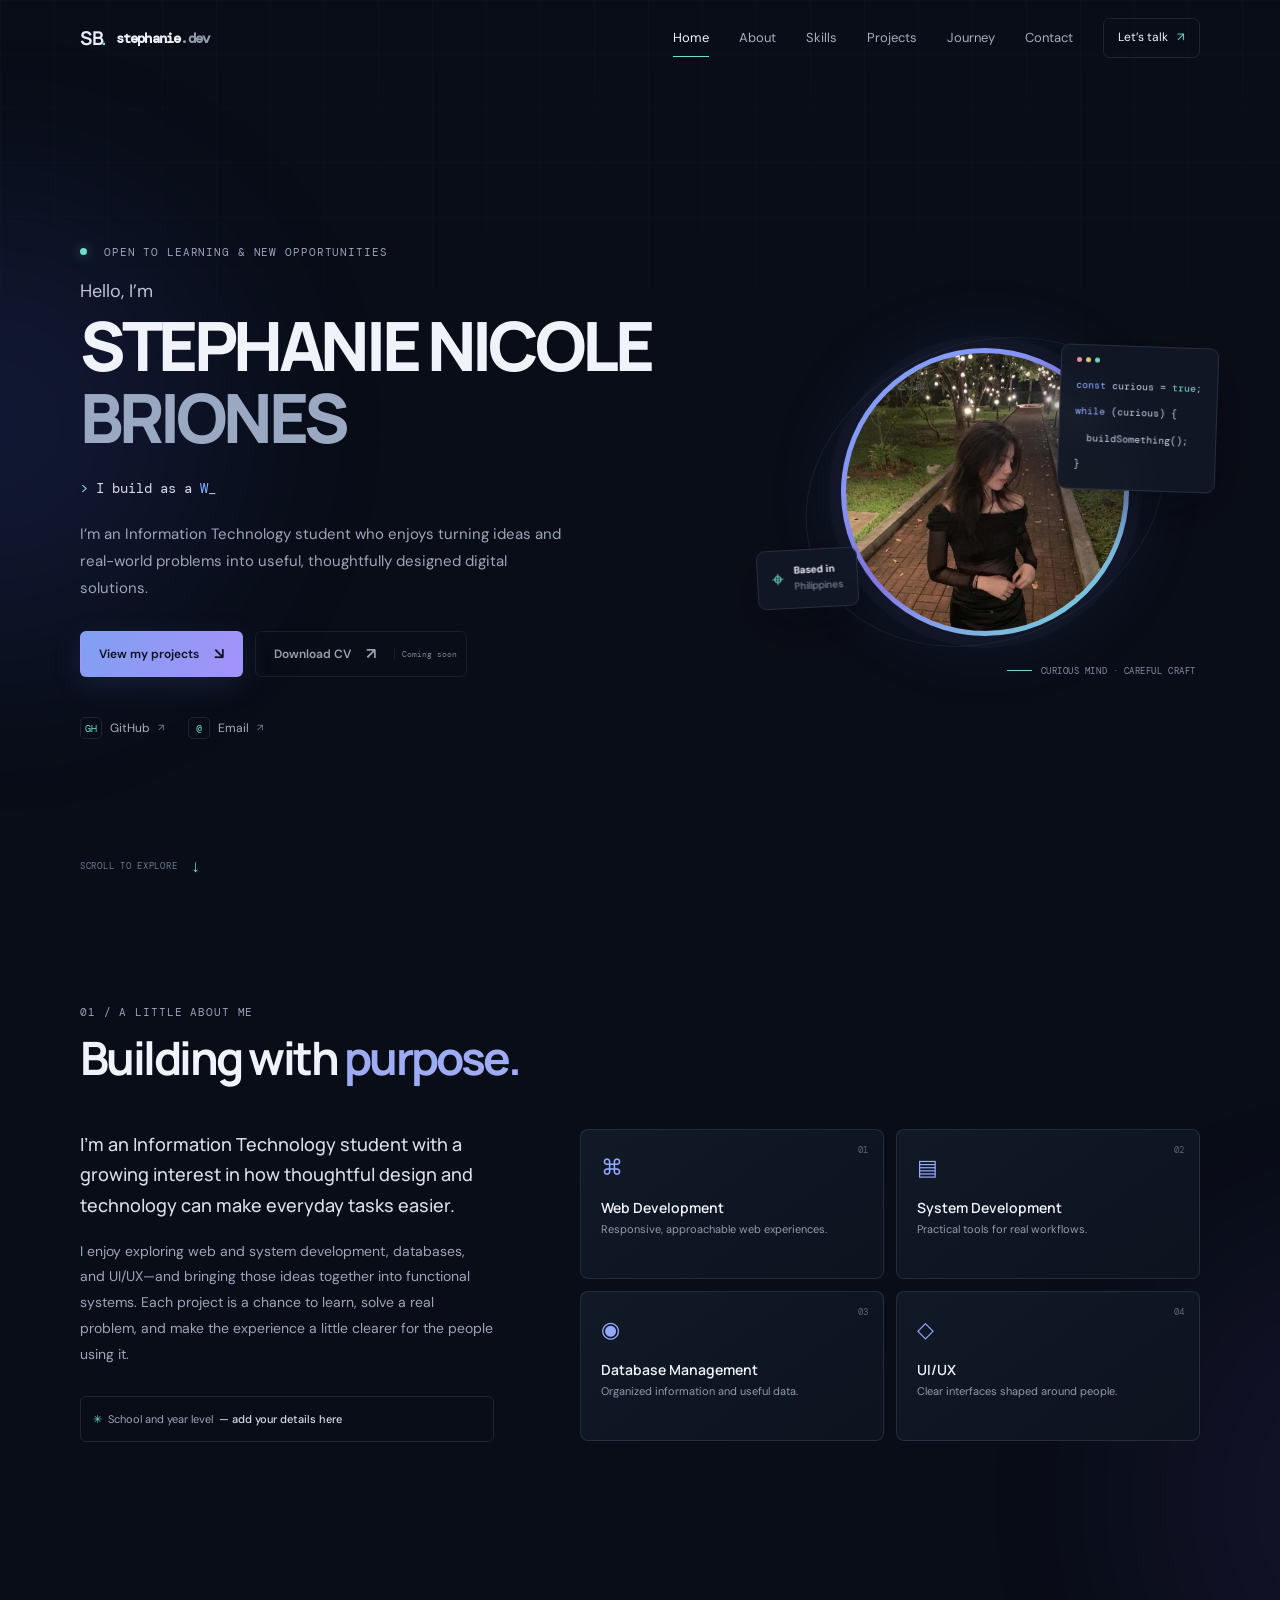
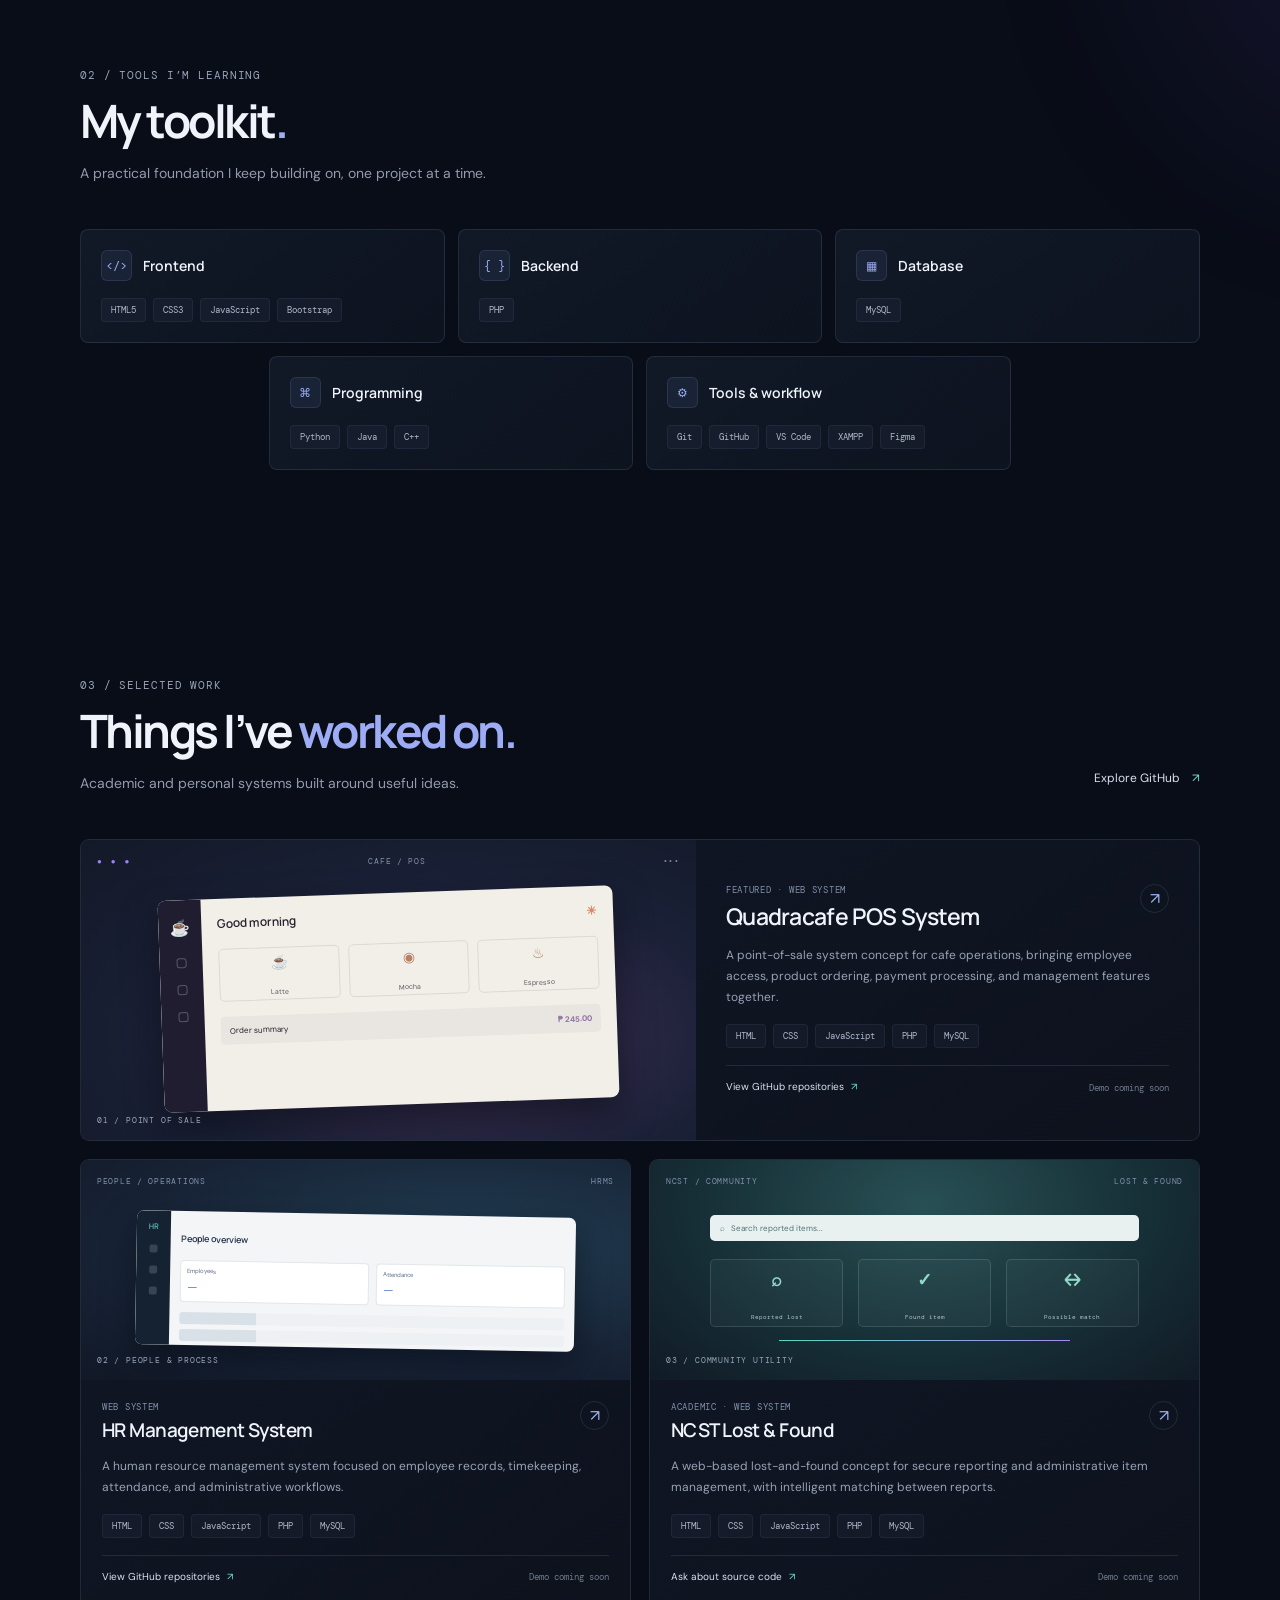
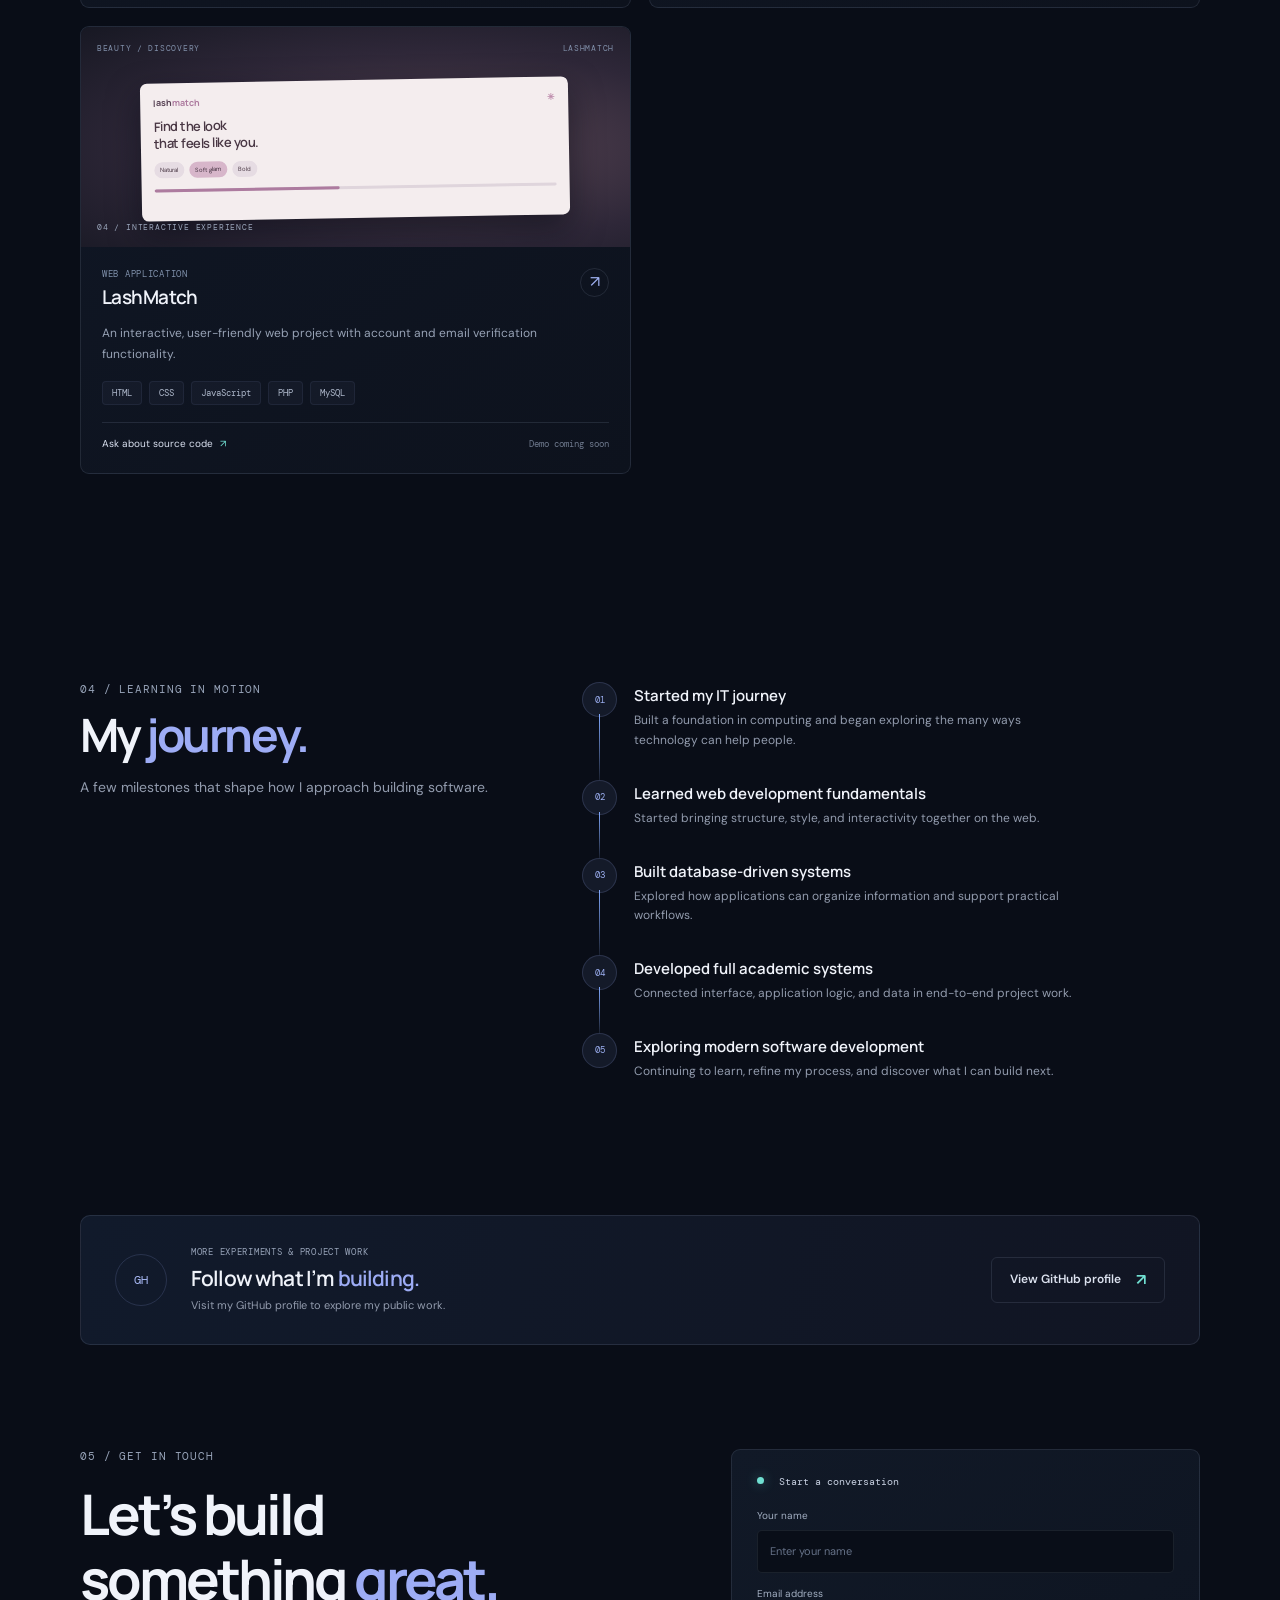
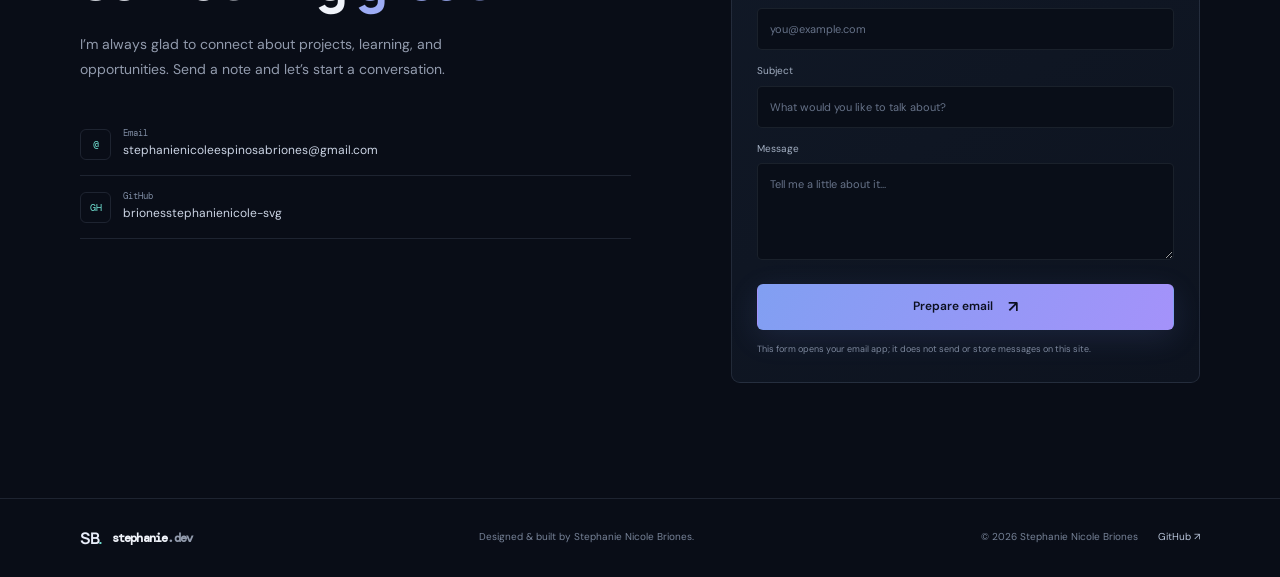
==== index.html @ c3daea44 "Add personal portfolio" ====
<!doctype html>
<html lang="en">
<head>
  <meta charset="utf-8">
  <meta name="viewport" content="width=device-width, initial-scale=1">
  <meta name="theme-color" content="#090d17">
  <meta name="description" content="Stephanie Nicole Briones is an Information Technology student interested in web development, system development, and thoughtful digital experiences.">
  <meta property="og:type" content="website">
  <meta property="og:title" content="Stephanie Nicole Briones | IT Student & Web Developer">
  <meta property="og:description" content="Thoughtful digital solutions, built with curiosity and care.">
  <meta property="og:image" content="assets/images/profile-placeholder.svg">
  <title>Stephanie Nicole Briones | IT Student &amp; Web Developer</title>
  <link rel="icon" type="image/svg+xml" href="assets/icons/favicon.svg">
  <link rel="stylesheet" href="css/style.css">
  <script src="js/script.js" defer></script>
</head>
<body>
  <a class="skip-link" href="#main">Skip to content</a>
  <div class="ambient ambient-one" aria-hidden="true"></div><div class="ambient ambient-two" aria-hidden="true"></div>
  <header class="site-header" id="top">
    <nav class="nav wrap" aria-label="Main navigation">
      <a class="brand" href="#home" aria-label="Stephanie Briones, home"><span class="brand-mark">SB<span>.</span></span><span class="brand-name">stephanie<span>.dev</span></span></a>
      <button class="menu-toggle" type="button" aria-expanded="false" aria-controls="nav-links" aria-label="Open navigation"><span></span><span></span></button>
      <div class="nav-links" id="nav-links">
        <a href="#home">Home</a><a href="#about">About</a><a href="#skills">Skills</a><a href="#projects">Projects</a><a href="#journey">Journey</a><a href="#contact">Contact</a>
        <a class="nav-cta" href="#contact">Let’s talk <span aria-hidden="true">↗</span></a>
      </div>
    </nav>
  </header>
  <main id="main">
    <section class="hero section wrap" id="home" aria-labelledby="hero-title">
      <div class="hero-copy">
        <p class="eyebrow"><span class="status-dot"></span> Open to learning &amp; new opportunities</p>
        <p class="hello">Hello, I’m</p>
        <h1 id="hero-title">Stephanie Nicole<br><span>Briones</span></h1>
        <p class="role-line"><span class="prompt">&gt;</span> I build as a <span id="typed-role" aria-live="polite">Web Developer</span><span class="cursor" aria-hidden="true">_</span></p>
        <p class="hero-intro">I’m an Information Technology student who enjoys turning ideas and real-world problems into useful, thoughtfully designed digital solutions.</p>
        <div class="hero-actions"><a class="button button-primary" href="#projects">View my projects <span aria-hidden="true">↘</span></a><span class="button button-quiet cv-disabled" aria-disabled="true" title="Add your CV PDF to enable this link">Download CV <span aria-hidden="true">↗</span><small>Coming soon</small></span></div>
        <div class="social-row" aria-label="Social links">
          <a href="https://github.com/brionesstephanienicole-svg" target="_blank" rel="noopener noreferrer" aria-label="GitHub (opens in new tab)"><span class="social-icon" aria-hidden="true">GH</span> GitHub <span class="external" aria-hidden="true">↗</span></a>
          <a href="mailto:stephanienicoleespinosabriones@gmail.com" aria-label="Email Stephanie Nicole Briones"><span class="social-icon" aria-hidden="true">@</span> Email <span class="external" aria-hidden="true">↗</span></a>
        </div>
      </div>
      <div class="hero-visual" aria-label="Illustrated profile placeholder">
        <div class="orbit orbit-a"></div><div class="orbit orbit-b"></div>
        <div class="photo-frame"><img src="assets/images/stephanie-profile.jpg" alt="Stephanie Nicole Briones outdoors in a softly lit garden at night."></div>
        <div class="float-card code-card"><span class="code-dots"><i></i><i></i><i></i></span><code><b>const</b> curious = <em>true</em>;<br><b>while</b> (curious) {<br>&nbsp; buildSomething();<br>}</code></div>
        <div class="float-card location-card"><span class="location-pin">⌖</span><span><b>Based in</b><small>Philippines</small></span></div>
        <div class="visual-caption"><span class="caption-line"></span><span>curious mind · careful craft</span></div>
      </div>
      <a class="scroll-cue" href="#about"><span>Scroll to explore</span><span class="scroll-arrow" aria-hidden="true">↓</span></a>
    </section>
    <section class="section wrap" id="about" aria-labelledby="about-title">
      <div class="section-heading reveal"><p class="eyebrow">01 / A little about me</p><h2 id="about-title">Building with <span>purpose.</span></h2></div>
      <div class="about-grid">
        <div class="about-copy reveal"><p class="lead">I’m an Information Technology student with a growing interest in how thoughtful design and technology can make everyday tasks easier.</p><p>I enjoy exploring web and system development, databases, and UI/UX—and bringing those ideas together into functional systems. Each project is a chance to learn, solve a real problem, and make the experience a little clearer for the people using it.</p><p class="placeholder-note"><span aria-hidden="true">✳</span> School and year level <b>— add your details here</b></p></div>
        <div class="interest-grid reveal">
          <article class="interest-card"><span class="interest-icon">⌘</span><h3>Web Development</h3><p>Responsive, approachable web experiences.</p><span class="card-index">01</span></article>
          <article class="interest-card"><span class="interest-icon">▤</span><h3>System Development</h3><p>Practical tools for real workflows.</p><span class="card-index">02</span></article>
          <article class="interest-card"><span class="interest-icon">◉</span><h3>Database Management</h3><p>Organized information and useful data.</p><span class="card-index">03</span></article>
          <article class="interest-card"><span class="interest-icon">◇</span><h3>UI/UX</h3><p>Clear interfaces shaped around people.</p><span class="card-index">04</span></article>
        </div>
      </div>
    </section>
    <section class="section wrap" id="skills" aria-labelledby="skills-title">
      <div class="section-heading reveal"><p class="eyebrow">02 / Tools I’m learning</p><h2 id="skills-title">My toolkit<span class="heading-period">.</span></h2><p class="section-subtitle">A practical foundation I keep building on, one project at a time.</p></div>
      <div class="skills-grid reveal">
        <article class="skill-card"><div class="skill-head"><span class="skill-icon">&lt;/&gt;</span><h3>Frontend</h3></div><div class="tags"><span>HTML5</span><span>CSS3</span><span>JavaScript</span><span>Bootstrap</span></div></article>
        <article class="skill-card"><div class="skill-head"><span class="skill-icon">{ }</span><h3>Backend</h3></div><div class="tags"><span>PHP</span></div></article>
        <article class="skill-card"><div class="skill-head"><span class="skill-icon">▦</span><h3>Database</h3></div><div class="tags"><span>MySQL</span></div></article>
        <article class="skill-card"><div class="skill-head"><span class="skill-icon">⌘</span><h3>Programming</h3></div><div class="tags"><span>Python</span><span>Java</span><span>C++</span></div></article>
        <article class="skill-card"><div class="skill-head"><span class="skill-icon">⚙</span><h3>Tools &amp; workflow</h3></div><div class="tags"><span>Git</span><span>GitHub</span><span>VS Code</span><span>XAMPP</span><span>Figma</span></div></article>
      </div>
    </section>
    <section class="section wrap" id="projects" aria-labelledby="projects-title">
      <div class="projects-heading reveal"><div class="section-heading"><p class="eyebrow">03 / Selected work</p><h2 id="projects-title">Things I’ve <span>worked on.</span></h2><p class="section-subtitle">Academic and personal systems built around useful ideas.</p></div><a class="text-link desktop-link" href="https://github.com/brionesstephanienicole-svg" target="_blank" rel="noopener noreferrer">Explore GitHub <span>↗</span></a></div>
      <div class="project-grid">
        <article class="project-card featured reveal"><div class="project-art art-cafe"><div class="art-top"><span class="window-dots">● ● ●</span><span>CAFE / POS</span><span>•••</span></div><div class="mock-pos"><div class="mock-sidebar"><b>☕</b><i></i><i></i><i></i></div><div class="mock-content"><div class="mock-title">Good morning<span>☀</span></div><div class="mock-products"><i>☕<small>Latte</small></i><i>◉<small>Mocha</small></i><i>♨<small>Espresso</small></i></div><div class="mock-order"><span>Order summary</span><b>₱ 245.00</b></div></div></div><span class="art-label">01 / point of sale</span></div><div class="project-info"><div class="project-title-row"><div><p class="project-type">Featured · Web system</p><h3>Quadracafe POS System</h3></div><span class="project-arrow">↗</span></div><p>A point-of-sale system concept for cafe operations, bringing employee access, product ordering, payment processing, and management features together.</p><div class="tags project-tags"><span>HTML</span><span>CSS</span><span>JavaScript</span><span>PHP</span><span>MySQL</span></div><div class="project-links"><a class="source-link" href="https://github.com/brionesstephanienicole-svg?tab=repositories" target="_blank" rel="noopener noreferrer">View GitHub repositories <span>↗</span></a><span class="demo-disabled" aria-disabled="true">Demo coming soon</span></div></div></article>
        <article class="project-card reveal"><div class="project-art art-hr"><div class="art-top"><span>PEOPLE / OPERATIONS</span><span>HRMS</span></div><div class="hr-ui"><div class="hr-side"><b>HR</b><i></i><i></i><i></i></div><div class="hr-main"><span class="hr-greet">People overview</span><div class="hr-stats"><i><b>Employees</b><strong>—</strong></i><i><b>Attendance</b><strong>—</strong></i></div><div class="hr-lines"><i></i><i></i><i></i></div></div></div><span class="art-label">02 / people &amp; process</span></div><div class="project-info"><div class="project-title-row"><div><p class="project-type">Web system</p><h3>HR Management System</h3></div><span class="project-arrow">↗</span></div><p>A human resource management system focused on employee records, timekeeping, attendance, and administrative workflows.</p><div class="tags project-tags"><span>HTML</span><span>CSS</span><span>JavaScript</span><span>PHP</span><span>MySQL</span></div><div class="project-links"><a class="source-link" href="https://github.com/brionesstephanienicole-svg?tab=repositories" target="_blank" rel="noopener noreferrer">View GitHub repositories <span>↗</span></a><span class="demo-disabled" aria-disabled="true">Demo coming soon</span></div></div></article>
        <article class="project-card reveal"><div class="project-art art-lost"><div class="art-top"><span>NCST / COMMUNITY</span><span>LOST &amp; FOUND</span></div><div class="lost-ui"><div class="lost-search">⌕ &nbsp; Search reported items...</div><div class="lost-items"><i><b>⌕</b><small>Reported lost</small></i><i><b>✓</b><small>Found item</small></i><i><b>↔</b><small>Possible match</small></i></div><div class="match-line"></div></div><span class="art-label">03 / community utility</span></div><div class="project-info"><div class="project-title-row"><div><p class="project-type">Academic · Web system</p><h3>NCST Lost &amp; Found</h3></div><span class="project-arrow">↗</span></div><p>A web-based lost-and-found concept for secure reporting and administrative item management, with intelligent matching between reports.</p><div class="tags project-tags"><span>HTML</span><span>CSS</span><span>JavaScript</span><span>PHP</span><span>MySQL</span></div><div class="project-links"><a class="source-link" href="mailto:stephanienicoleespinosabriones@gmail.com?subject=NCST%20Lost%20%26%20Found%20source%20code">Ask about source code <span>↗</span></a><span class="demo-disabled" aria-disabled="true">Demo coming soon</span></div></div></article>
        <article class="project-card reveal"><div class="project-art art-lash"><div class="art-top"><span>BEAUTY / DISCOVERY</span><span>LASHMATCH</span></div><div class="lash-ui"><div class="lash-brand">lash<span>match</span><b>✳</b></div><div class="lash-question">Find the look<br>that feels like you.</div><div class="lash-options"><i>Natural</i><i>Soft glam</i><i>Bold</i></div><div class="lash-progress"><i></i></div></div><span class="art-label">04 / interactive experience</span></div><div class="project-info"><div class="project-title-row"><div><p class="project-type">Web application</p><h3>LashMatch</h3></div><span class="project-arrow">↗</span></div><p>An interactive, user-friendly web project with account and email verification functionality.</p><div class="tags project-tags"><span>HTML</span><span>CSS</span><span>JavaScript</span><span>PHP</span><span>MySQL</span></div><div class="project-links"><a class="source-link" href="mailto:stephanienicoleespinosabriones@gmail.com?subject=LashMatch%20source%20code">Ask about source code <span>↗</span></a><span class="demo-disabled" aria-disabled="true">Demo coming soon</span></div></div></article>
      </div>
      <div class="mobile-github"><a class="text-link" href="https://github.com/brionesstephanienicole-svg" target="_blank" rel="noopener noreferrer">Explore GitHub <span>↗</span></a></div>
    </section>
    <section class="section wrap" id="journey" aria-labelledby="journey-title">
      <div class="journey-layout"><div class="section-heading reveal"><p class="eyebrow">04 / Learning in motion</p><h2 id="journey-title">My <span>journey.</span></h2><p class="section-subtitle">A few milestones that shape how I approach building software.</p></div>
        <ol class="timeline reveal"><li><span class="timeline-mark">01</span><div><h3>Started my IT journey</h3><p>Built a foundation in computing and began exploring the many ways technology can help people.</p></div></li><li><span class="timeline-mark">02</span><div><h3>Learned web development fundamentals</h3><p>Started bringing structure, style, and interactivity together on the web.</p></div></li><li><span class="timeline-mark">03</span><div><h3>Built database-driven systems</h3><p>Explored how applications can organize information and support practical workflows.</p></div></li><li><span class="timeline-mark">04</span><div><h3>Developed full academic systems</h3><p>Connected interface, application logic, and data in end-to-end project work.</p></div></li><li><span class="timeline-mark">05</span><div><h3>Exploring modern software development</h3><p>Continuing to learn, refine my process, and discover what I can build next.</p></div></li></ol>
      </div>
    </section>
    <section class="github-band wrap reveal" aria-label="GitHub profile"><div class="github-mark" aria-hidden="true">GH</div><div><p class="eyebrow">More experiments &amp; project work</p><h2>Follow what I’m <span>building.</span></h2><p>Visit my GitHub profile to explore my public work.</p></div><a class="button button-outline" href="https://github.com/brionesstephanienicole-svg" target="_blank" rel="noopener noreferrer">View GitHub profile <span>↗</span></a></section>
    <section class="section wrap contact-section" id="contact" aria-labelledby="contact-title">
      <div class="contact-grid"><div class="contact-copy reveal"><p class="eyebrow">05 / Get in touch</p><h2 id="contact-title">Let’s build<br>something <span>great.</span></h2><p>I’m always glad to connect about projects, learning, and opportunities. Send a note and let’s start a conversation.</p><div class="contact-methods"><div><span class="contact-method-icon">@</span><span><small>Email</small><a href="mailto:stephanienicoleespinosabriones@gmail.com">stephanienicoleespinosabriones@gmail.com</a></span></div><div><span class="contact-method-icon">GH</span><span><small>GitHub</small><a href="https://github.com/brionesstephanienicole-svg" target="_blank" rel="noopener noreferrer">brionesstephanienicole-svg</a></span></div></div></div>
        <form class="contact-form reveal" id="contact-form"><p class="form-eyebrow"><span class="status-dot"></span> Start a conversation</p><label for="name">Your name</label><input id="name" name="name" autocomplete="name" placeholder="Enter your name" required><label for="email">Email address</label><input id="email" name="email" type="email" autocomplete="email" placeholder="you@example.com" required><label for="subject">Subject</label><input id="subject" name="subject" placeholder="What would you like to talk about?" required><label for="message">Message</label><textarea id="message" name="message" rows="4" placeholder="Tell me a little about it..." required></textarea><button class="button button-primary submit-button" type="submit">Prepare email <span>↗</span></button><p class="form-status" id="form-status" role="status" aria-live="polite">This form opens your email app; it does not send or store messages on this site.</p></form>
      </div>
    </section>
  </main>
  <footer class="footer"><div class="wrap footer-inner"><a class="brand" href="#home"><span class="brand-mark">SB<span>.</span></span><span class="brand-name">stephanie<span>.dev</span></span></a><p>Designed &amp; built by Stephanie Nicole Briones.</p><div><span>© <span id="year"></span> Stephanie Nicole Briones</span><a href="https://github.com/brionesstephanienicole-svg" target="_blank" rel="noopener noreferrer" aria-label="GitHub profile (opens in new tab)">GitHub ↗</a></div></div></footer>
</body>
</html>
---- css/style.css ----
@import url('https://fonts.googleapis.com/css2?family=DM+Mono:wght@400;500&family=DM+Sans:wght@400;500;600;700&family=Manrope:wght@400;500;600;700;800&display=swap');
:root{--bg:#090d17;--surface:#0f1522;--surface-2:#131b2a;--text:#f0f3fa;--muted:#929bad;--primary:#82aaff;--secondary:#a58bfa;--cyan:#70dfd1;--border:rgba(175,193,224,.13);--mono:'DM Mono',monospace;--sans:'DM Sans',sans-serif;--display:'Manrope',sans-serif;--wrap:1120px}*{box-sizing:border-box}html{scroll-behavior:smooth;scroll-padding-top:88px}body{margin:0;background:var(--bg);color:var(--text);font:16px/1.65 var(--sans);overflow-x:hidden;isolation:isolate}body::before{position:fixed;inset:0;z-index:-2;content:"";pointer-events:none;background-image:linear-gradient(rgba(144,168,214,.028) 1px,transparent 1px),linear-gradient(90deg,rgba(144,168,214,.028) 1px,transparent 1px);background-size:54px 54px;mask-image:linear-gradient(to bottom,black,transparent 85%)}a{color:inherit;text-decoration:none}button,input,textarea{font:inherit}button,a{-webkit-tap-highlight-color:transparent}::selection{background:#6489d055;color:#fff}.wrap{width:min(calc(100% - 64px),var(--wrap));margin-inline:auto}.section{position:relative;padding-block:104px}.ambient{position:absolute;z-index:-1;border-radius:50%;filter:blur(100px);opacity:.13;pointer-events:none}.ambient-one{width:450px;height:450px;top:200px;left:-230px;background:#4d64ee}.ambient-two{width:400px;height:500px;top:1250px;right:-280px;background:#5c43b0}.skip-link{position:fixed;z-index:100;top:8px;left:8px;padding:10px 16px;background:var(--text);color:var(--bg);transform:translateY(-150%)}.skip-link:focus{transform:translateY(0)}:focus-visible{outline:2px solid var(--cyan);outline-offset:4px}.site-header{position:sticky;top:0;z-index:20;border-bottom:1px solid transparent;transition:background .25s,border-color .25s,backdrop-filter .25s}.site-header.scrolled{background:rgba(9,13,23,.82);border-color:var(--border);backdrop-filter:blur(18px)}.nav{height:76px;display:flex;align-items:center;justify-content:space-between}.brand{display:flex;align-items:center;gap:10px}.brand-mark{font:700 19px var(--display);letter-spacing:-1.5px;color:#e8edfa}.brand-mark span{color:var(--cyan)}.brand-name{font:600 14px var(--mono);letter-spacing:-.8px}.brand-name span{color:var(--muted)}.nav-links{display:flex;align-items:center;gap:30px}.nav-links>a:not(.nav-cta){color:#a5afc0;font-size:13px;transition:color .2s}.nav-links>a:not(.nav-cta):hover,.nav-links>a.active{color:var(--text)}.nav-links>a.active{position:relative}.nav-links>a.active::after{content:"";position:absolute;left:0;bottom:-8px;width:100%;height:1px;background:var(--cyan)}.nav-cta{padding:9px 14px;border:1px solid var(--border);border-radius:7px;font-size:12px}.nav-cta span{margin-left:6px;color:var(--cyan)}.menu-toggle{display:none}.hero{min-height:calc(100svh - 76px);padding-top:86px;padding-bottom:80px;display:grid;grid-template-columns:1.12fr .88fr;align-items:center;gap:40px}.hero-copy{position:relative;z-index:1}.eyebrow{margin:0 0 18px;font:11px var(--mono);letter-spacing:.08em;text-transform:uppercase;color:#97a3b8}.status-dot{display:inline-block;width:7px;height:7px;border-radius:50%;margin-right:9px;background:var(--cyan);box-shadow:0 0 12px #70dfd177;vertical-align:1px}.hello{color:#bdc5d5;font-size:18px;margin:0 0 3px}.hero h1{font:800 clamp(40px,6vw,68px)/1.06 var(--display);letter-spacing:-.065em;text-transform:uppercase;margin:0}.hero h1 span{color:#9aa8c2}.role-line{font:14px var(--mono);color:#d5dbeb;margin:26px 0 18px;min-height:24px}.prompt{color:var(--cyan)}#typed-role{color:var(--primary)}.cursor{color:var(--cyan);animation:blink 1s step-end infinite}@keyframes blink{50%{opacity:0}}.hero-intro{max-width:490px;margin:0;color:#9ba6ba;font-size:15px;line-height:1.8}.hero-actions{display:flex;gap:12px;margin-top:29px}.button{display:inline-flex;align-items:center;justify-content:center;gap:15px;min-height:46px;padding:0 18px;border:1px solid transparent;border-radius:6px;font-size:12px;font-weight:600;transition:transform .2s,border-color .2s,background .2s,box-shadow .2s}.button:hover{transform:translateY(-2px)}.button-primary{background:linear-gradient(115deg,#819ff2,#a492fa);color:#0c1020;box-shadow:0 8px 30px #788ef122}.button-primary:hover{box-shadow:0 10px 32px #788ef144}.button-quiet{border-color:var(--border);color:#d5dbea}.button-quiet:hover,.button-outline:hover{border-color:#9baff266;background:#a8bbff0c}.button span{font-size:16px}.social-row{display:flex;align-items:center;gap:24px;margin-top:40px}.social-row a{display:flex;align-items:center;gap:8px;color:#a6b0c1;font-size:12px}.social-row a:hover{color:var(--text)}.social-icon{display:grid;place-items:center;width:22px;height:22px;border:1px solid var(--border);border-radius:5px;font:10px var(--mono);color:var(--cyan)}.external{font-size:10px;color:#748097}.hero-visual{position:relative;width:min(100%,430px);justify-self:end;aspect-ratio:1;display:grid;place-items:center}.photo-frame{position:relative;width:67%;aspect-ratio:1;z-index:1;padding:5px;border-radius:50%;background:linear-gradient(145deg,#81a8ff,#8c80ed 55%,#6fe2d3);box-shadow:0 0 80px #6175df22,0 0 0 12px #b0c1ff08;animation:float 7s ease-in-out infinite}.photo-frame img{display:block;width:100%;height:100%;border-radius:50%;object-fit:cover;background:#101828}.orbit{position:absolute;border:1px solid #9dafdb1c;border-radius:50%}.orbit-a{inset:7%;transform:rotate(-24deg) scaleY(.8)}.orbit-b{inset:16%;transform:rotate(40deg) scaleY(.8);border-style:dashed;opacity:.5}.float-card{position:absolute;z-index:2;background:#101725eF;border:1px solid #b0c4ed22;box-shadow:0 18px 55px #02040b66;backdrop-filter:blur(14px);border-radius:9px}.code-card{top:16%;right:-4%;padding:12px 15px;color:#c5cee0;transform:rotate(2deg)}.code-dots{display:flex;gap:4px;margin-bottom:8px}.code-dots i{width:5px;height:5px;border-radius:50%;background:#ef8d92}.code-dots i:nth-child(2){background:#eac679}.code-dots i:nth-child(3){background:#79d6b8}.code-card code{font:10px/1.8 var(--mono)}.code-card code b{color:#91aaff;font-weight:400}.code-card code em{color:#74d8cd;font-style:normal}.location-card{bottom:23%;left:-3%;display:flex;align-items:center;gap:10px;padding:11px 14px;transform:rotate(-3deg)}.location-pin{font-size:21px;color:var(--cyan)}.location-card b,.location-card small{display:block;font-size:10px}.location-card b{color:#eff1f8}.location-card small{color:#8994a9}.visual-caption{position:absolute;bottom:7%;right:1%;display:flex;align-items:center;gap:9px;color:#828da4;font:9px var(--mono);letter-spacing:.06em;text-transform:uppercase}.caption-line{width:25px;height:1px;background:var(--cyan)}.scroll-cue{position:absolute;left:0;bottom:24px;display:flex;gap:13px;align-items:center;color:#6e7a90;font:9px var(--mono);letter-spacing:.08em;text-transform:uppercase}.scroll-arrow{color:var(--cyan);font-size:17px;animation:nudge 1.7s ease-in-out infinite}@keyframes nudge{50%{transform:translateY(4px)}}@keyframes float{50%{transform:translateY(-8px)}}.section-heading{margin-bottom:44px}.section-heading .eyebrow{margin-bottom:12px}.section-heading h2,.contact-copy h2{margin:0;font:700 clamp(32px,4vw,46px)/1.17 var(--display);letter-spacing:-.055em}.section-heading h2>span,.contact-copy h2>span,.github-band h2 span{color:#9dacf5}.heading-period{color:var(--cyan)}.section-subtitle{margin:14px 0 0;color:var(--muted);font-size:14px}.about-grid{display:grid;grid-template-columns:.8fr 1.2fr;gap:86px;align-items:start}.about-copy p{color:#9ba6ba;font-size:14px;line-height:1.85;margin:0 0 18px}.about-copy p.lead{font:500 18px/1.7 var(--display);color:#d9deea}.placeholder-note{display:flex;flex-wrap:wrap;gap:6px;align-items:center;margin-top:28px!important;padding:12px;border:1px solid var(--border);border-radius:6px;font-size:11px!important}.placeholder-note>span{color:var(--cyan)}.placeholder-note b{color:#d6dced;font-weight:500}.interest-grid{display:grid;grid-template-columns:1fr 1fr;gap:12px}.interest-card{min-height:150px;position:relative;padding:20px;background:linear-gradient(145deg,#111927,#0d131f);border:1px solid var(--border);border-radius:8px;transition:transform .25s,border-color .25s}.interest-card:hover,.skill-card:hover{transform:translateY(-4px);border-color:#a8bbff3d}.interest-icon{color:#93aaff;font-size:22px}.interest-card h3{font:600 14px var(--display);margin:12px 0 3px}.interest-card p{font-size:11px;color:var(--muted);margin:0}.card-index{position:absolute;right:15px;top:14px;color:#596479;font:9px var(--mono)}.skills-grid{display:grid;grid-template-columns:repeat(6,1fr);gap:13px}.skill-card{grid-column:span 2;padding:20px;background:linear-gradient(145deg,#111927,#0d131f);border:1px solid var(--border);border-radius:8px;transition:transform .25s,border-color .25s}.skill-card:nth-child(4){grid-column:2/span 2}.skill-card:nth-child(5){grid-column:4/span 2}.skill-head{display:flex;align-items:center;gap:11px;margin-bottom:17px}.skill-icon{width:31px;height:31px;display:grid;place-items:center;color:#9cacf5;background:#8d9ff314;border:1px solid #98aaf322;border-radius:6px;font:12px var(--mono)}.skill-head h3{font:600 14px var(--display);margin:0}.tags{display:flex;flex-wrap:wrap;gap:7px}.tags span{padding:5px 9px;background:#a5b7ec0a;border:1px solid #a5b7ec14;border-radius:4px;color:#aeb8cb;font:9px var(--mono)}.projects-heading{display:flex;align-items:end;justify-content:space-between}.text-link{font-size:12px;color:#d9e0ef}.text-link span{color:var(--cyan);margin-left:9px}.desktop-link{margin-bottom:50px}.project-grid{display:grid;grid-template-columns:1fr 1fr;gap:18px}.project-card{overflow:hidden;border:1px solid var(--border);background:linear-gradient(145deg,#101725,#0d121d);border-radius:9px;transition:transform .25s,border-color .25s,box-shadow .25s}.project-card:hover{transform:translateY(-5px);border-color:#9cb0ed46;box-shadow:0 18px 45px #02040a55}.project-card.featured{grid-column:1/-1;display:grid;grid-template-columns:1.1fr .9fr}.project-art{height:220px;position:relative;overflow:hidden;padding:16px;background:#151c2c}.featured .project-art{height:auto;min-height:300px}.art-top{position:relative;z-index:2;display:flex;align-items:center;justify-content:space-between;color:#8190aa;font:8px var(--mono);letter-spacing:.09em}.window-dots{color:#9d83ee;letter-spacing:2px}.art-label{position:absolute;bottom:15px;left:16px;color:#9aa5ba;font:8px var(--mono);letter-spacing:.1em;text-transform:uppercase}.art-cafe{background:radial-gradient(ellipse at 60% 65%,#44335b,#1a2036 55%,#131927)}.mock-pos{position:absolute;inset:53px 13% 35px;display:flex;overflow:hidden;background:#f2efe9;border-radius:8px;box-shadow:0 16px 35px #07091088;transform:rotate(-2deg)}.mock-sidebar{width:43px;flex:none;background:#211d31;display:flex;flex-direction:column;align-items:center;gap:17px;padding-top:15px}.mock-sidebar b{color:#f3bd87}.mock-sidebar i{width:10px;height:10px;border:1px solid #b2a5bc66;border-radius:3px}.mock-content{flex:1;padding:16px;color:#272331}.mock-title{display:flex;justify-content:space-between;font:600 12px var(--display)}.mock-title span{color:#d38d65}.mock-products{display:flex;gap:9px;margin-top:17px}.mock-products i{flex:1;display:grid;place-items:center;gap:6px;min-height:53px;border:1px solid #ded8d5;border-radius:5px;color:#b88166;font-size:14px;font-style:normal}.mock-products small{font:7px var(--sans);color:#5d5965}.mock-order{display:flex;justify-content:space-between;align-items:center;margin-top:15px;padding:9px;background:#e9e5e1;border-radius:4px;font:8px var(--sans)}.mock-order b{color:#9071a5}.art-hr{background:radial-gradient(ellipse at 70% 40%,#223f53,#182437 60%,#111827)}.hr-ui{position:absolute;inset:54px 10% 32px;display:flex;background:#f3f5f7;border-radius:7px;overflow:hidden;box-shadow:0 14px 32px #060a1388;transform:rotate(1deg)}.hr-side{width:34px;background:#142231;display:flex;flex-direction:column;align-items:center;gap:13px;padding-top:11px}.hr-side b{font:8px var(--mono);color:#71d5ce}.hr-side i{width:8px;height:8px;border-radius:2px;background:#c2ccd333}.hr-main{padding:13px 10px;flex:1}.hr-greet{color:#243247;font:600 9px var(--display)}.hr-stats{display:flex;gap:7px;margin:10px 0}.hr-stats i{background:#fff;border:1px solid #e2e7ea;border-radius:4px;flex:1;padding:6px;font-style:normal}.hr-stats b,.hr-stats strong{display:block;font:6px var(--sans);color:#647188}.hr-stats strong{font-size:12px;color:#5f84c5;margin-top:4px}.hr-lines i{display:block;height:12px;border-radius:3px;background:linear-gradient(90deg,#d9e1e8 20%,#eef1f4 20%);margin:5px 0}.art-lost{background:radial-gradient(ellipse at 50% 20%,#285054,#162e36 60%,#111a25)}.lost-ui{position:absolute;inset:55px 11% 34px}.lost-search{padding:8px 10px;border-radius:5px;background:#e8f1ef;color:#557175;font:8px var(--sans)}.lost-items{display:flex;justify-content:space-between;gap:7px;margin-top:18px}.lost-items i{display:grid;place-items:center;gap:7px;width:31%;height:68px;border:1px solid #e4f2e322;background:#dcebe909;border-radius:5px;font-style:normal;color:#92d9c8}.lost-items b{font-size:18px}.lost-items small{font:6px var(--mono);color:#b1c5c7}.match-line{width:68%;height:1px;margin:13px auto;background:linear-gradient(90deg,#55d8bd,#a78bf2)}.art-lash{background:radial-gradient(ellipse at 65% 55%,#594654,#2e2738 57%,#171823)}.lash-ui{position:absolute;inset:53px 11% 29px;padding:13px;background:#f4edee;border-radius:7px;color:#493744;box-shadow:0 14px 32px #060a1388;transform:rotate(-1deg)}.lash-brand{font:700 9px var(--display);color:#574254}.lash-brand span{color:#ad7b9f}.lash-brand b{float:right;color:#bf8fae}.lash-question{margin-top:9px;font:600 13px/1.3 var(--display);letter-spacing:-.04em}.lash-options{display:flex;gap:5px;margin-top:10px}.lash-options i{padding:4px 6px;background:#e6dce3;border-radius:10px;font:6px var(--sans);font-style:normal}.lash-options i:nth-child(2){background:#d7b6ca;color:#443241}.lash-progress{height:3px;margin-top:11px;background:#dfd5dc;border-radius:3px}.lash-progress i{display:block;width:46%;height:100%;background:#ad7b9f;border-radius:3px}.project-info{padding:21px}.featured .project-info{padding:28px 30px;display:flex;flex-direction:column;justify-content:center}.project-title-row{display:flex;justify-content:space-between;gap:12px}.project-type{margin:0 0 4px;color:#7f90aa;font:9px var(--mono);letter-spacing:.08em;text-transform:uppercase}.project-title-row h3{margin:0;font:600 19px var(--display);letter-spacing:-.03em}.featured .project-title-row h3{font-size:23px}.project-arrow{width:29px;height:29px;display:grid;place-items:center;border:1px solid var(--border);border-radius:50%;color:#a0b2f3}.project-info>p{margin:13px 0 16px;color:#97a2b5;font-size:12px;line-height:1.75}.project-tags{margin-bottom:17px}.project-links{display:flex;align-items:center;justify-content:space-between;padding-top:13px;border-top:1px solid var(--border)}.source-link{font-size:10px;color:#dae1f0}.source-link span{color:var(--cyan);margin-left:4px}.demo-disabled{color:#6e798d;font:9px var(--mono)}.mobile-github{display:none}.journey-layout{display:grid;grid-template-columns:.8fr 1.2fr;gap:90px}.journey-layout .section-heading{position:sticky;top:120px;align-self:start}.timeline{list-style:none;margin:0;padding:0}.timeline li{position:relative;display:grid;grid-template-columns:37px 1fr;gap:15px;padding:0 0 29px}.timeline li:not(:last-child)::after{content:"";position:absolute;left:17px;top:32px;bottom:0;width:1px;background:linear-gradient(var(--primary),#8ea3d322)}.timeline-mark{display:grid;place-items:center;width:35px;height:35px;border:1px solid #9fb2f52b;border-radius:50%;background:#141a29;color:#9caff1;font:9px var(--mono)}.timeline h3{font:600 15px var(--display);margin:3px 0 5px}.timeline p{font-size:12px;color:var(--muted);margin:0;max-width:440px}.github-band{display:flex;align-items:center;gap:24px;padding:30px 34px;background:linear-gradient(105deg,#111a2b,#111523);border:1px solid var(--border);border-radius:10px}.github-mark{width:52px;height:52px;display:grid;place-items:center;border:1px solid #9db2f52a;border-radius:50%;color:#a8b9f4;font:12px var(--mono);flex:none}.github-band>div:nth-child(2){flex:1}.github-band .eyebrow{margin:0 0 6px;font-size:9px}.github-band h2{font:600 21px var(--display);letter-spacing:-.04em;margin:0}.github-band p:not(.eyebrow){color:var(--muted);font-size:11px;margin:4px 0 0}.button-outline{border-color:var(--border);color:#dce2ef;white-space:nowrap}.button-outline span{color:var(--cyan)}.contact-section{padding-bottom:115px}.contact-grid{display:grid;grid-template-columns:1fr .85fr;gap:100px;align-items:start}.contact-copy h2{font-size:clamp(40px,5vw,56px)}.contact-copy>p:not(.eyebrow){max-width:425px;color:var(--muted);font-size:14px;line-height:1.8;margin:20px 0 31px}.contact-methods>div{display:flex;align-items:center;gap:12px;padding:14px 0;border-bottom:1px solid var(--border)}.contact-method-icon{width:31px;height:31px;display:grid;place-items:center;border:1px solid var(--border);border-radius:6px;color:var(--cyan);font:10px var(--mono)}.contact-methods>div>span:nth-child(2){flex:1}.contact-methods small,.contact-methods a{display:block}.contact-methods small{font:9px var(--mono);color:#7f8ca3;margin-bottom:2px}.contact-methods a{font-size:12px;color:#cbd4e4}.contact-methods a:hover{color:var(--cyan)}.placeholder-chip{padding:3px 6px;border:1px solid #d6b17d2c;border-radius:3px;color:#d7b77f;font:8px var(--mono)}.contact-form{padding:25px;background:linear-gradient(145deg,#111927,#0d131f);border:1px solid var(--border);border-radius:9px}.form-eyebrow{margin:0 0 20px;color:#c7d0e1;font:10px var(--mono)}.contact-form label{display:block;margin:13px 0 6px;color:#a2aec1;font-size:10px}.contact-form input,.contact-form textarea{width:100%;padding:11px 12px;color:var(--text);background:#090e18;border:1px solid #aab8d21b;border-radius:5px;font-size:11px;outline:none;transition:border-color .2s,box-shadow .2s}.contact-form input:focus,.contact-form textarea:focus{border-color:#8ea5ee77;box-shadow:0 0 0 3px #8ea5ee13}.contact-form input::placeholder,.contact-form textarea::placeholder{color:#667288}.contact-form textarea{resize:vertical;min-height:96px}.submit-button{width:100%;margin-top:16px;cursor:pointer}.form-status{margin:12px 0 0;color:#7c879c;font-size:9px;line-height:1.6}.footer{border-top:1px solid var(--border)}.footer-inner{min-height:78px;display:flex;align-items:center;justify-content:space-between;gap:18px}.footer .brand-mark{font-size:16px}.footer .brand-name{font-size:12px}.footer p,.footer-inner>div{margin:0;color:#778398;font-size:10px}.footer-inner>div{display:flex;gap:20px}.footer-inner>div a{color:#b8c4d9}.reveal{opacity:0;transform:translateY(16px);transition:opacity .65s ease,transform .65s ease}.reveal.is-visible{opacity:1;transform:translateY(0)}
@media(min-width:1500px){.wrap{--wrap:1160px}}@media(max-width:900px){.wrap{width:min(calc(100% - 48px),var(--wrap))}.nav-links{gap:19px}.hero{gap:20px}.hero-visual{width:min(100%,370px)}.about-grid,.journey-layout{gap:42px}.contact-grid{gap:50px}.project-card.featured{grid-template-columns:1fr 1fr}.featured .project-info{padding:23px}.code-card{right:-2%}}@media(max-width:700px){html{scroll-padding-top:70px}.wrap{width:min(calc(100% - 40px),var(--wrap))}.section{padding-block:76px}.nav{height:66px}.menu-toggle{width:40px;height:40px;display:flex;flex-direction:column;align-items:center;justify-content:center;gap:6px;background:transparent;border:1px solid var(--border);border-radius:6px;color:var(--text);cursor:pointer}.menu-toggle span{height:1px;width:16px;background:#dce3f0;transition:transform .2s}.menu-toggle[aria-expanded=true] span:first-child{transform:translateY(3.5px) rotate(45deg)}.menu-toggle[aria-expanded=true] span:last-child{transform:translateY(-3.5px) rotate(-45deg)}.nav-links{position:absolute;top:65px;left:0;right:0;display:flex;flex-direction:column;align-items:stretch;gap:0;padding:8px 20px 18px;background:rgba(9,13,23,.97);border-bottom:1px solid var(--border);opacity:0;visibility:hidden;transform:translateY(-8px);transition:opacity .2s,transform .2s,visibility .2s;backdrop-filter:blur(18px)}.nav-links.open{opacity:1;visibility:visible;transform:translateY(0)}.nav-links>a:not(.nav-cta){padding:12px 2px;border-bottom:1px solid #aab8d20d;font-size:13px}.nav-links>a.active::after{display:none}.nav-cta{margin-top:12px;text-align:center}.hero{min-height:auto;padding-top:65px;padding-bottom:72px;grid-template-columns:1fr;gap:16px}.hero-copy{order:1}.hero h1{font-size:clamp(42px,10vw,62px)}.hello{font-size:16px}.role-line{font-size:12px;margin-top:20px}.hero-intro{font-size:14px;max-width:540px}.hero-visual{order:0;width:min(72vw,310px);justify-self:center;margin:0 auto 14px}.photo-frame{width:65%}.code-card{right:-6%;top:14%;padding:9px 11px}.code-card code{font-size:8px}.location-card{left:-5%;bottom:19%;padding:8px 11px}.visual-caption{font-size:7px;bottom:5%}.hero-copy .eyebrow{font-size:9px}.social-row{margin-top:29px;gap:17px}.social-row a{font-size:10px;gap:5px}.scroll-cue{display:none}.section-heading{margin-bottom:31px}.section-heading h2{font-size:34px}.about-grid,.journey-layout,.contact-grid{grid-template-columns:1fr;gap:36px}.about-copy p.lead{font-size:17px}.interest-grid{gap:10px}.interest-card{min-height:136px;padding:16px}.interest-card h3{font-size:12px}.interest-card p{font-size:10px}.skills-grid{grid-template-columns:1fr 1fr;gap:10px}.skill-card,.skill-card:nth-child(4),.skill-card:nth-child(5){grid-column:auto;padding:15px}.skill-card:last-child{grid-column:1/-1}.skill-head{gap:8px;margin-bottom:12px}.skill-head h3{font-size:12px}.skill-icon{width:28px;height:28px;font-size:10px}.tags{gap:5px}.tags span{padding:4px 7px;font-size:8px}.projects-heading{align-items:start}.desktop-link{display:none}.project-grid{grid-template-columns:1fr;gap:13px}.project-card.featured{grid-column:auto;display:block}.featured .project-art{height:215px;min-height:unset}.featured .project-info{padding:20px}.featured .project-title-row h3{font-size:20px}.project-art{height:205px}.project-info{padding:18px}.project-title-row h3{font-size:17px}.project-info>p{font-size:11px}.project-tags span{font-size:8px}.mobile-github{display:block;margin-top:22px}.journey-layout .section-heading{position:static}.timeline li{gap:12px}.timeline h3{font-size:13px}.timeline p{font-size:11px}.github-band{flex-wrap:wrap;gap:15px;padding:23px}.github-mark{width:42px;height:42px}.github-band>div:nth-child(2){min-width:calc(100% - 65px)}.github-band h2{font-size:19px}.github-band .button{width:100%}.contact-grid{gap:35px}.contact-copy h2{font-size:43px}.contact-form{padding:20px}.footer-inner{padding-block:18px;flex-wrap:wrap;justify-content:space-between}.footer-inner>p{order:3;width:100%}}@media(max-width:390px){.wrap{width:calc(100% - 32px)}.hero{padding-top:49px}.hero h1{font-size:39px}.hero-actions{gap:8px}.button{padding:0 12px;font-size:11px;gap:9px}.social-row{gap:10px}.social-row a{font-size:9px}.social-icon{width:20px;height:20px;font-size:9px}.interest-grid{grid-template-columns:1fr 1fr}.interest-card{padding:13px}.project-art{height:185px}.featured .project-art{height:195px}.project-links{gap:7px}.demo-disabled{font-size:8px}.contact-methods a{font-size:10px}.placeholder-chip{font-size:7px}}@media(prefers-reduced-motion:reduce){*,*::before,*::after{scroll-behavior:auto!important;animation-duration:.01ms!important;animation-iteration-count:1!important;transition-duration:.01ms!important}.reveal{opacity:1;transform:none}.scroll-arrow{animation:none}}

.cv-disabled{position:relative;cursor:not-allowed;opacity:.72;padding-right:90px!important}.cv-disabled small{position:absolute;right:9px;padding-left:7px;border-left:1px solid var(--border);font:8px var(--mono);color:#aab4c7}
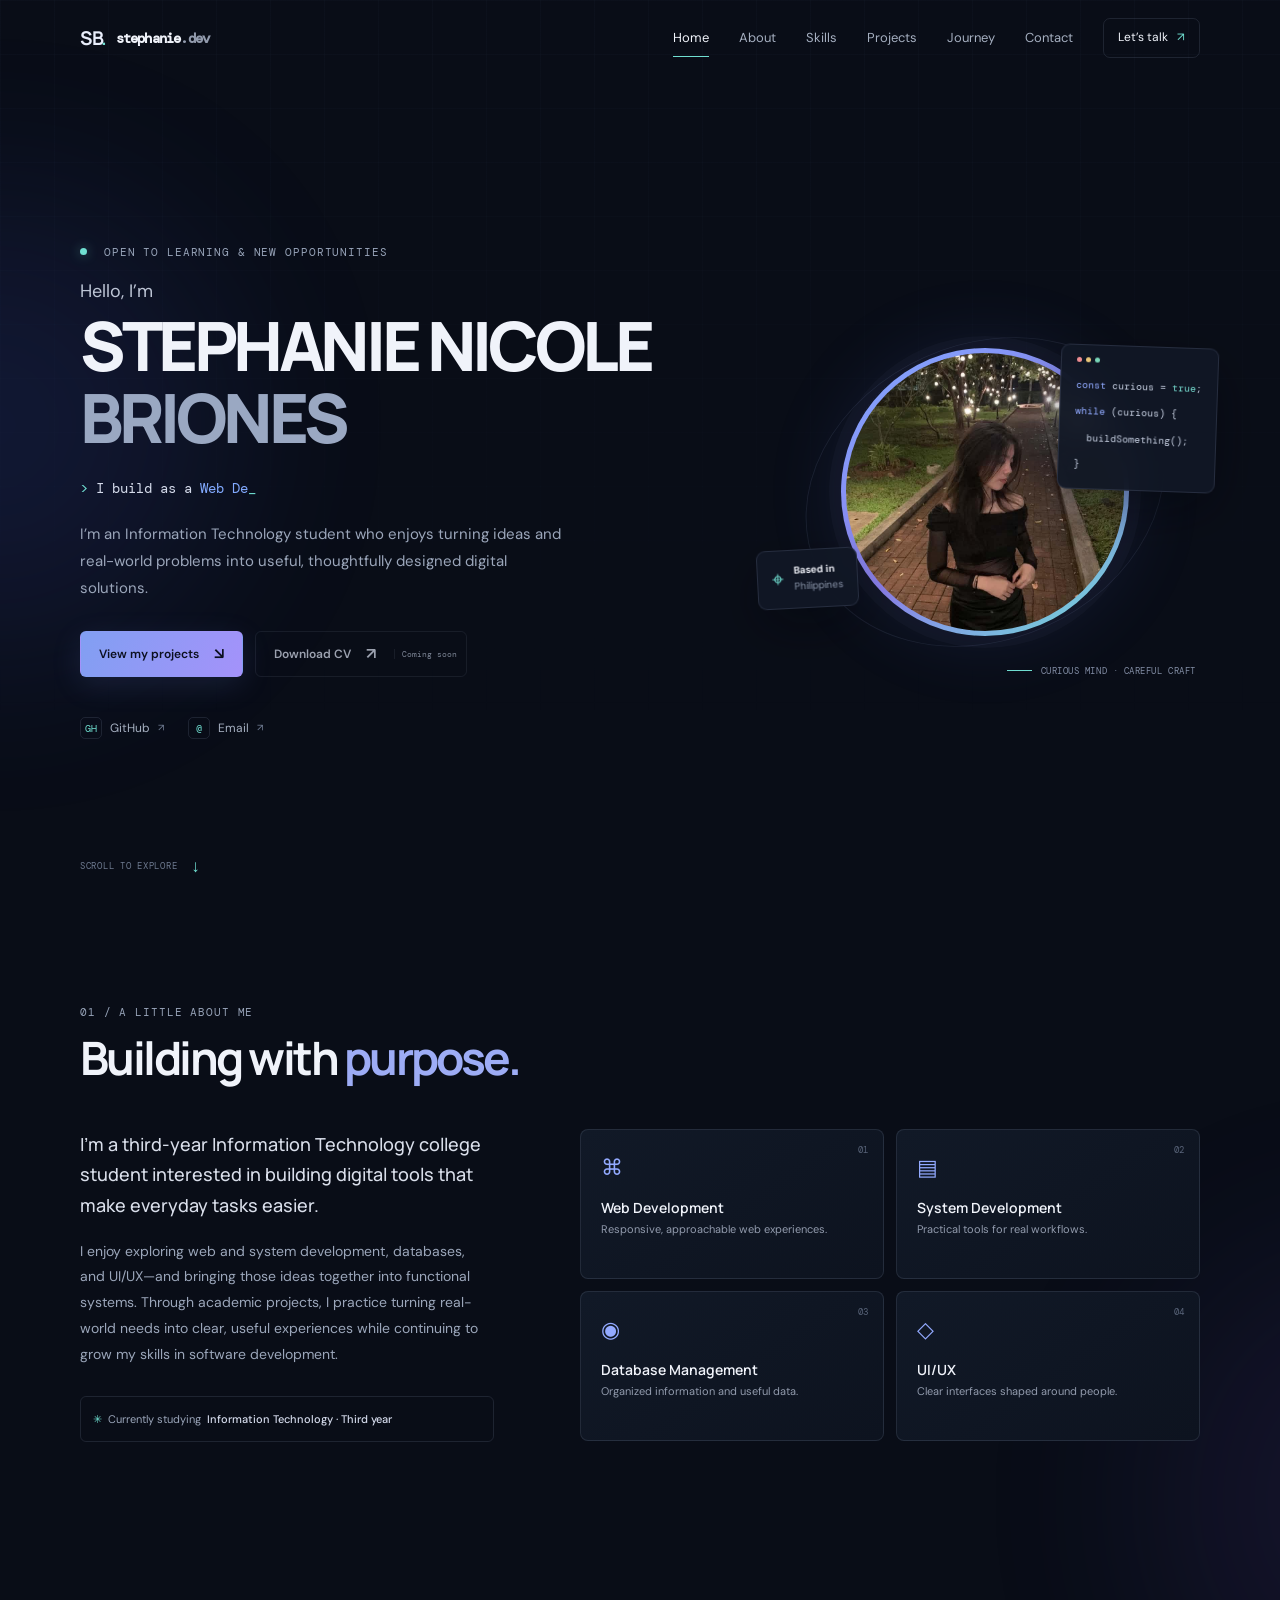
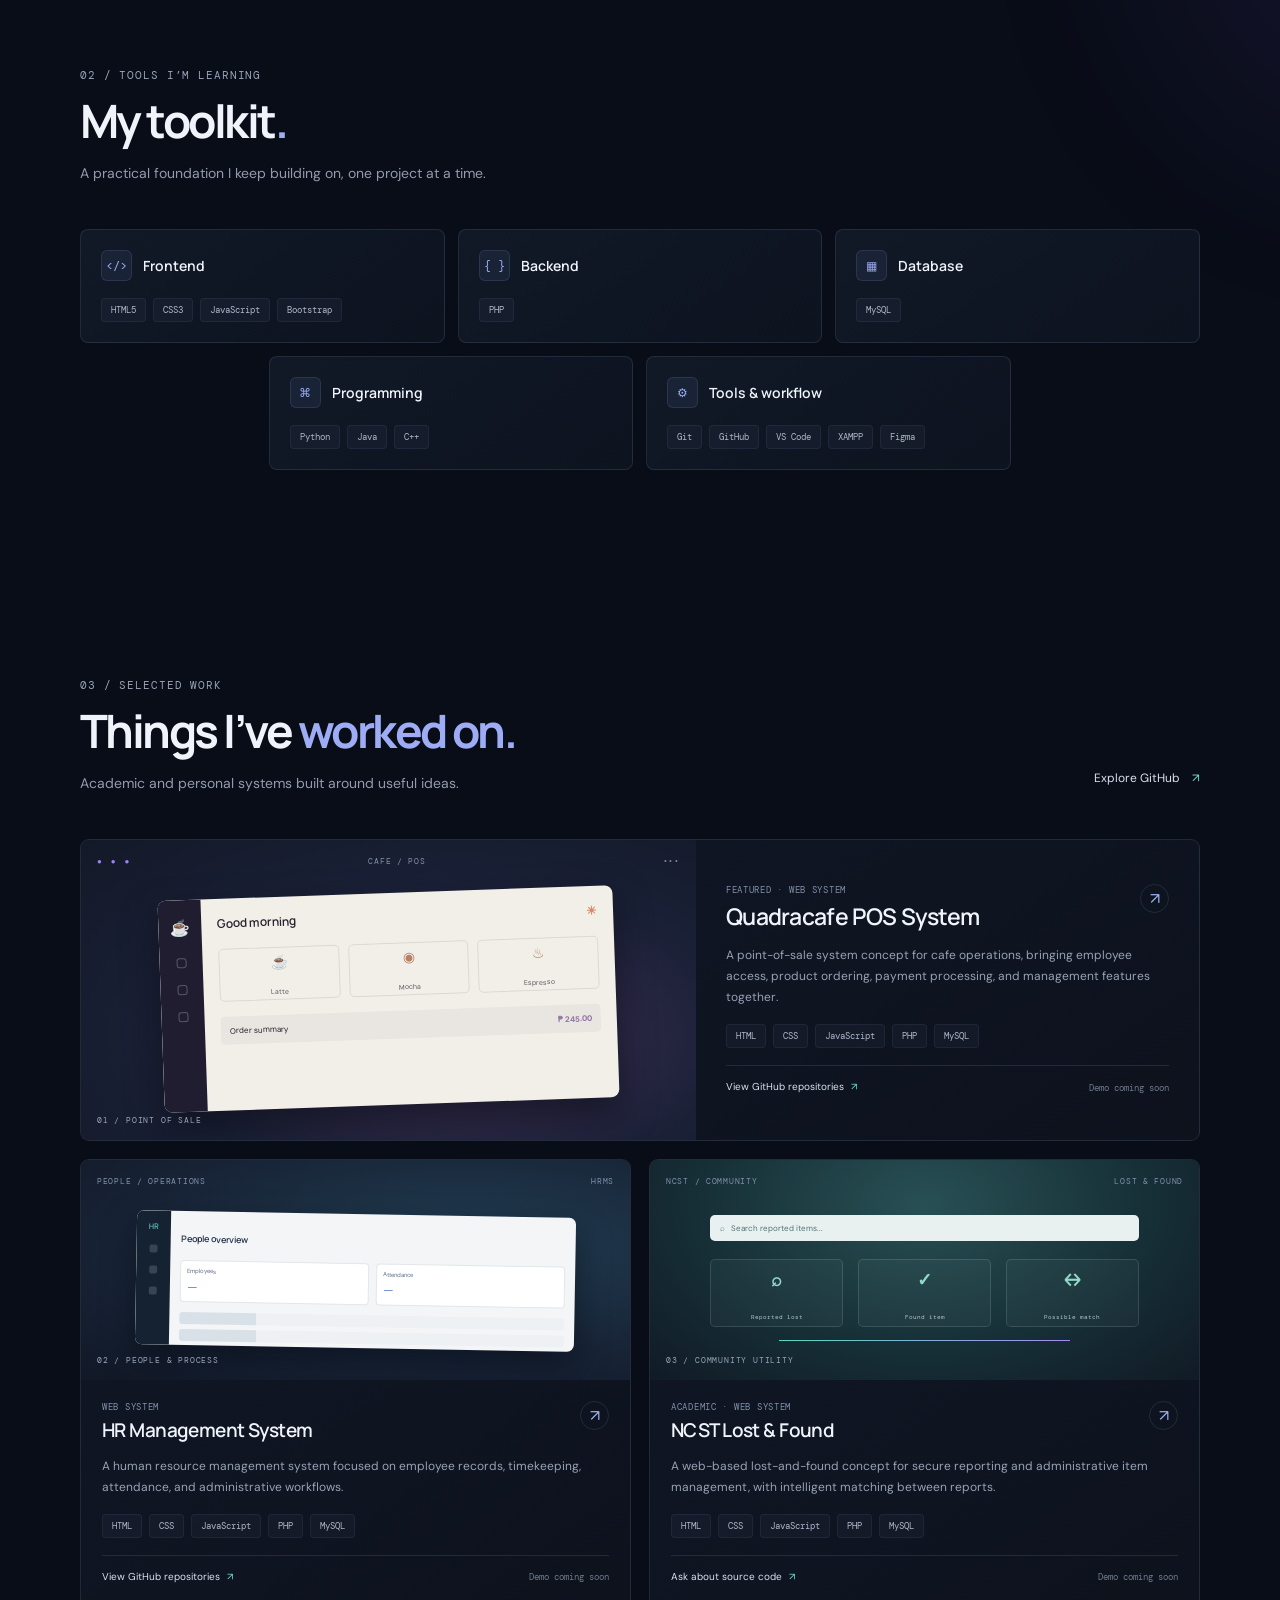
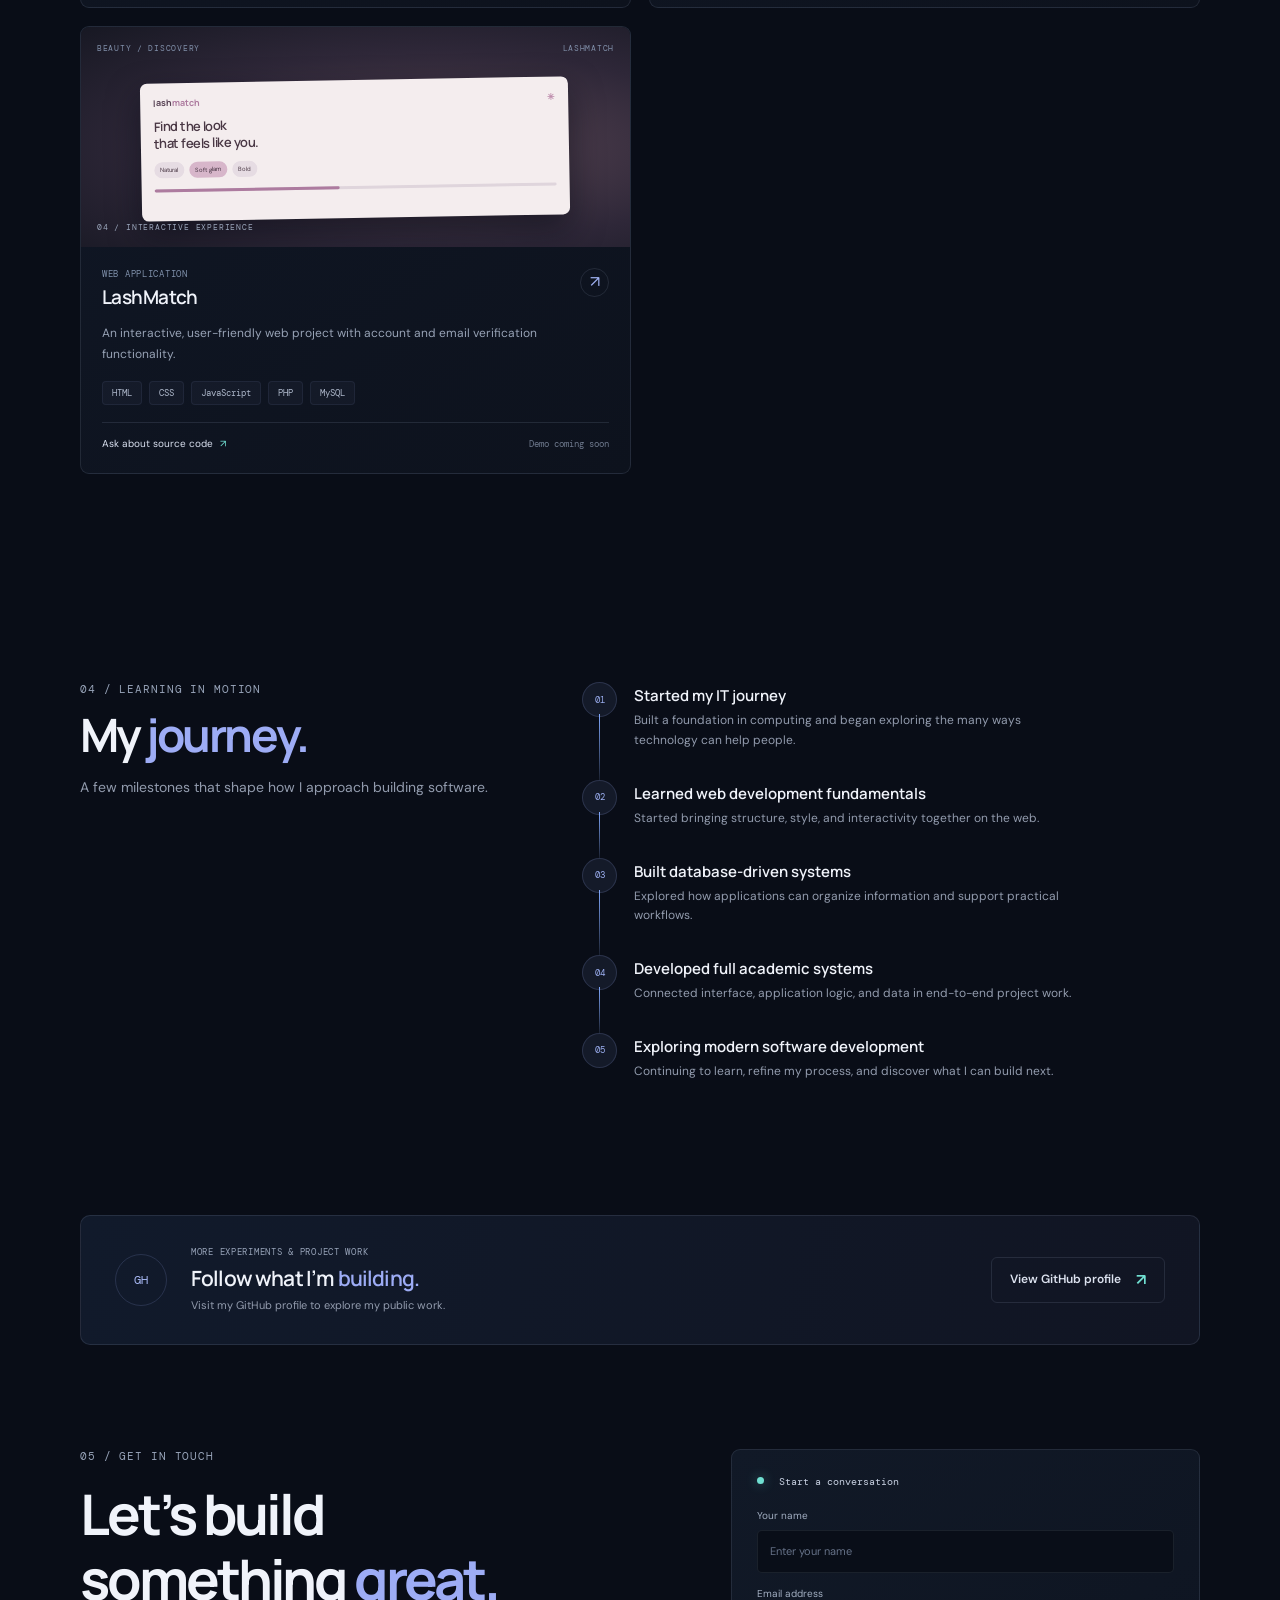
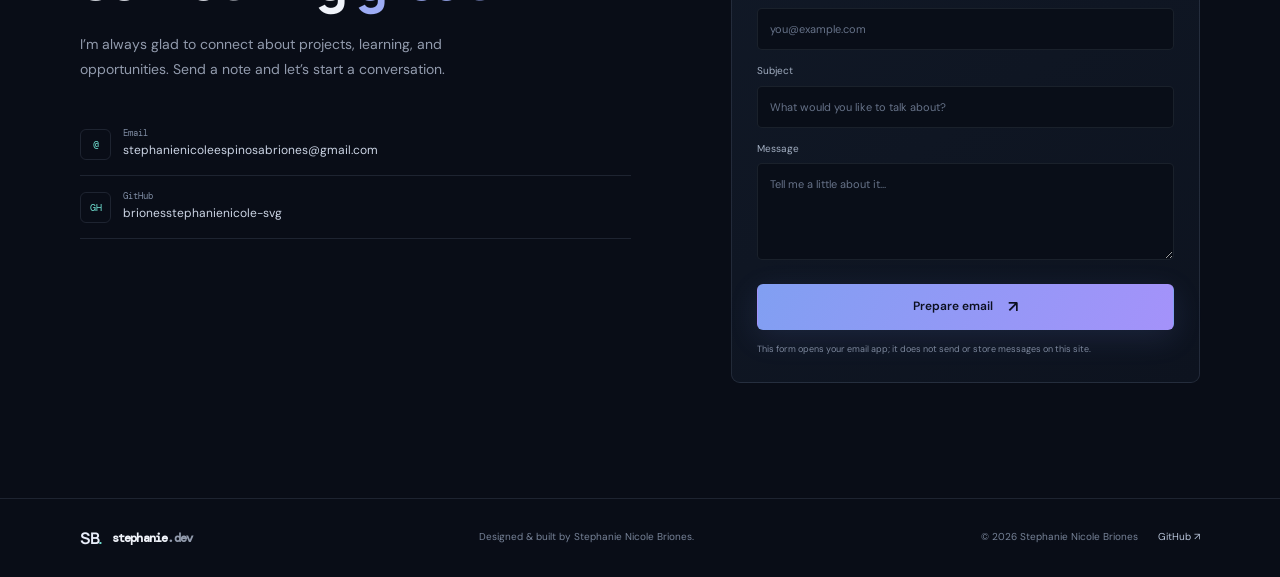
==== commit 3e65a564: "Update student profile details" ====
--- a/index.html
+++ b/index.html
@@ -53,7 +53,7 @@
     <section class="section wrap" id="about" aria-labelledby="about-title">
       <div class="section-heading reveal"><p class="eyebrow">01 / A little about me</p><h2 id="about-title">Building with <span>purpose.</span></h2></div>
       <div class="about-grid">
-        <div class="about-copy reveal"><p class="lead">I’m an Information Technology student with a growing interest in how thoughtful design and technology can make everyday tasks easier.</p><p>I enjoy exploring web and system development, databases, and UI/UX—and bringing those ideas together into functional systems. Each project is a chance to learn, solve a real problem, and make the experience a little clearer for the people using it.</p><p class="placeholder-note"><span aria-hidden="true">✳</span> School and year level <b>— add your details here</b></p></div>
+        <div class="about-copy reveal"><p class="lead">I’m a third-year Information Technology college student interested in building digital tools that make everyday tasks easier.</p><p>I enjoy exploring web and system development, databases, and UI/UX—and bringing those ideas together into functional systems. Through academic projects, I practice turning real-world needs into clear, useful experiences while continuing to grow my skills in software development.</p><p class="placeholder-note"><span aria-hidden="true">✳</span> Currently studying <b>Information Technology · Third year</b></p></div>
         <div class="interest-grid reveal">
           <article class="interest-card"><span class="interest-icon">⌘</span><h3>Web Development</h3><p>Responsive, approachable web experiences.</p><span class="card-index">01</span></article>
           <article class="interest-card"><span class="interest-icon">▤</span><h3>System Development</h3><p>Practical tools for real workflows.</p><span class="card-index">02</span></article>
